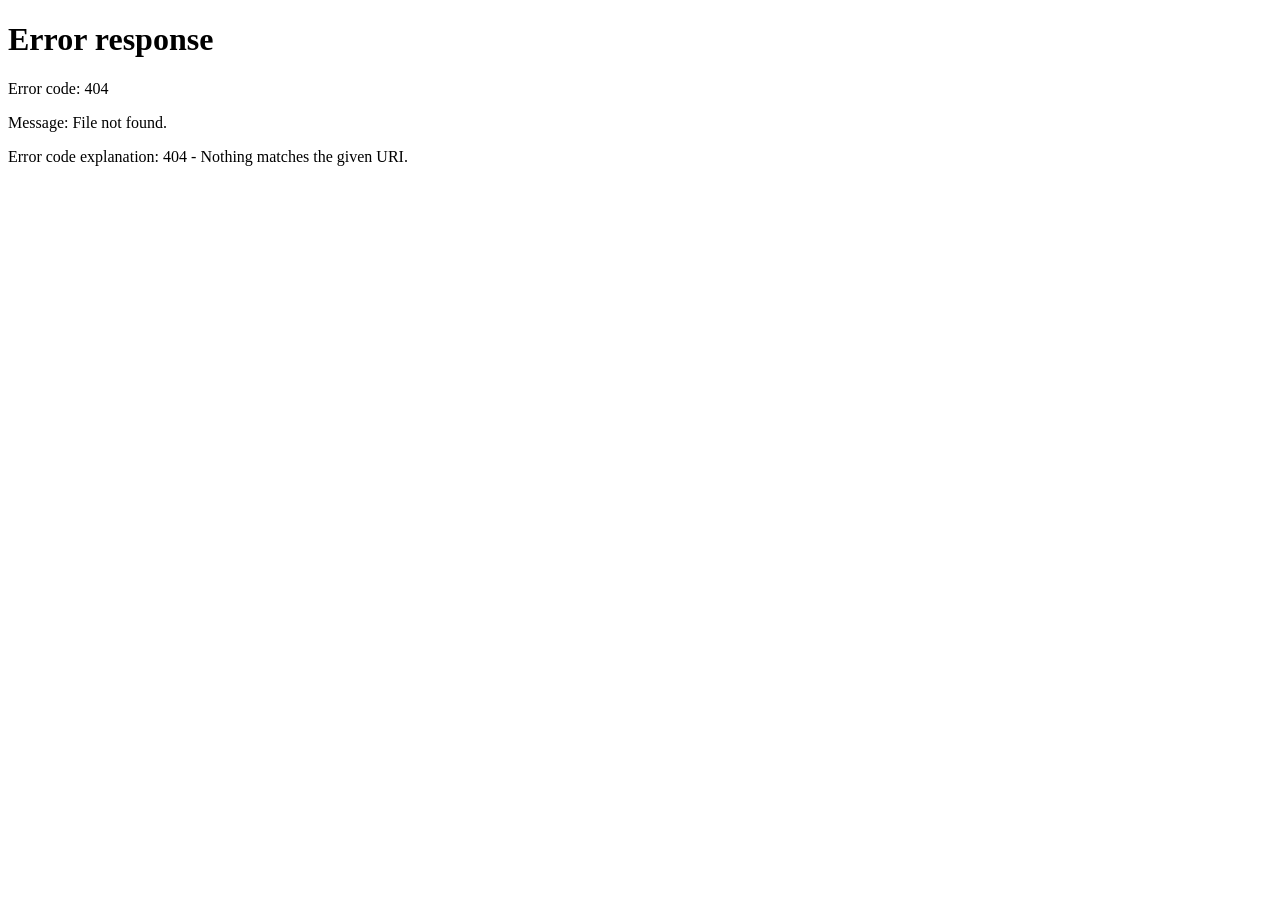
==== docs/index.html @ 4b313a30 "initial" ====
<!DOCTYPE html>
<html lang="en">
<head>
  <meta charset="UTF-8" />
  <meta name="viewport" content="width=device-width, initial-scale=1.0" />
  <title>Documentation - PhysicX</title>
  <meta http-equiv="refresh" content="0; url=/PhysicX/docs/documentation.html" />
  <link rel="canonical" href="https://kesab333.github.io/PhysicX/docs/documentation.html" />
  <script>
    window.location.replace("/PhysicX/docs/documentation.html");
  </script>
</head>
<body>
  <p>Redirecting to the PhysicX documentation...</p>
</body>
</html>
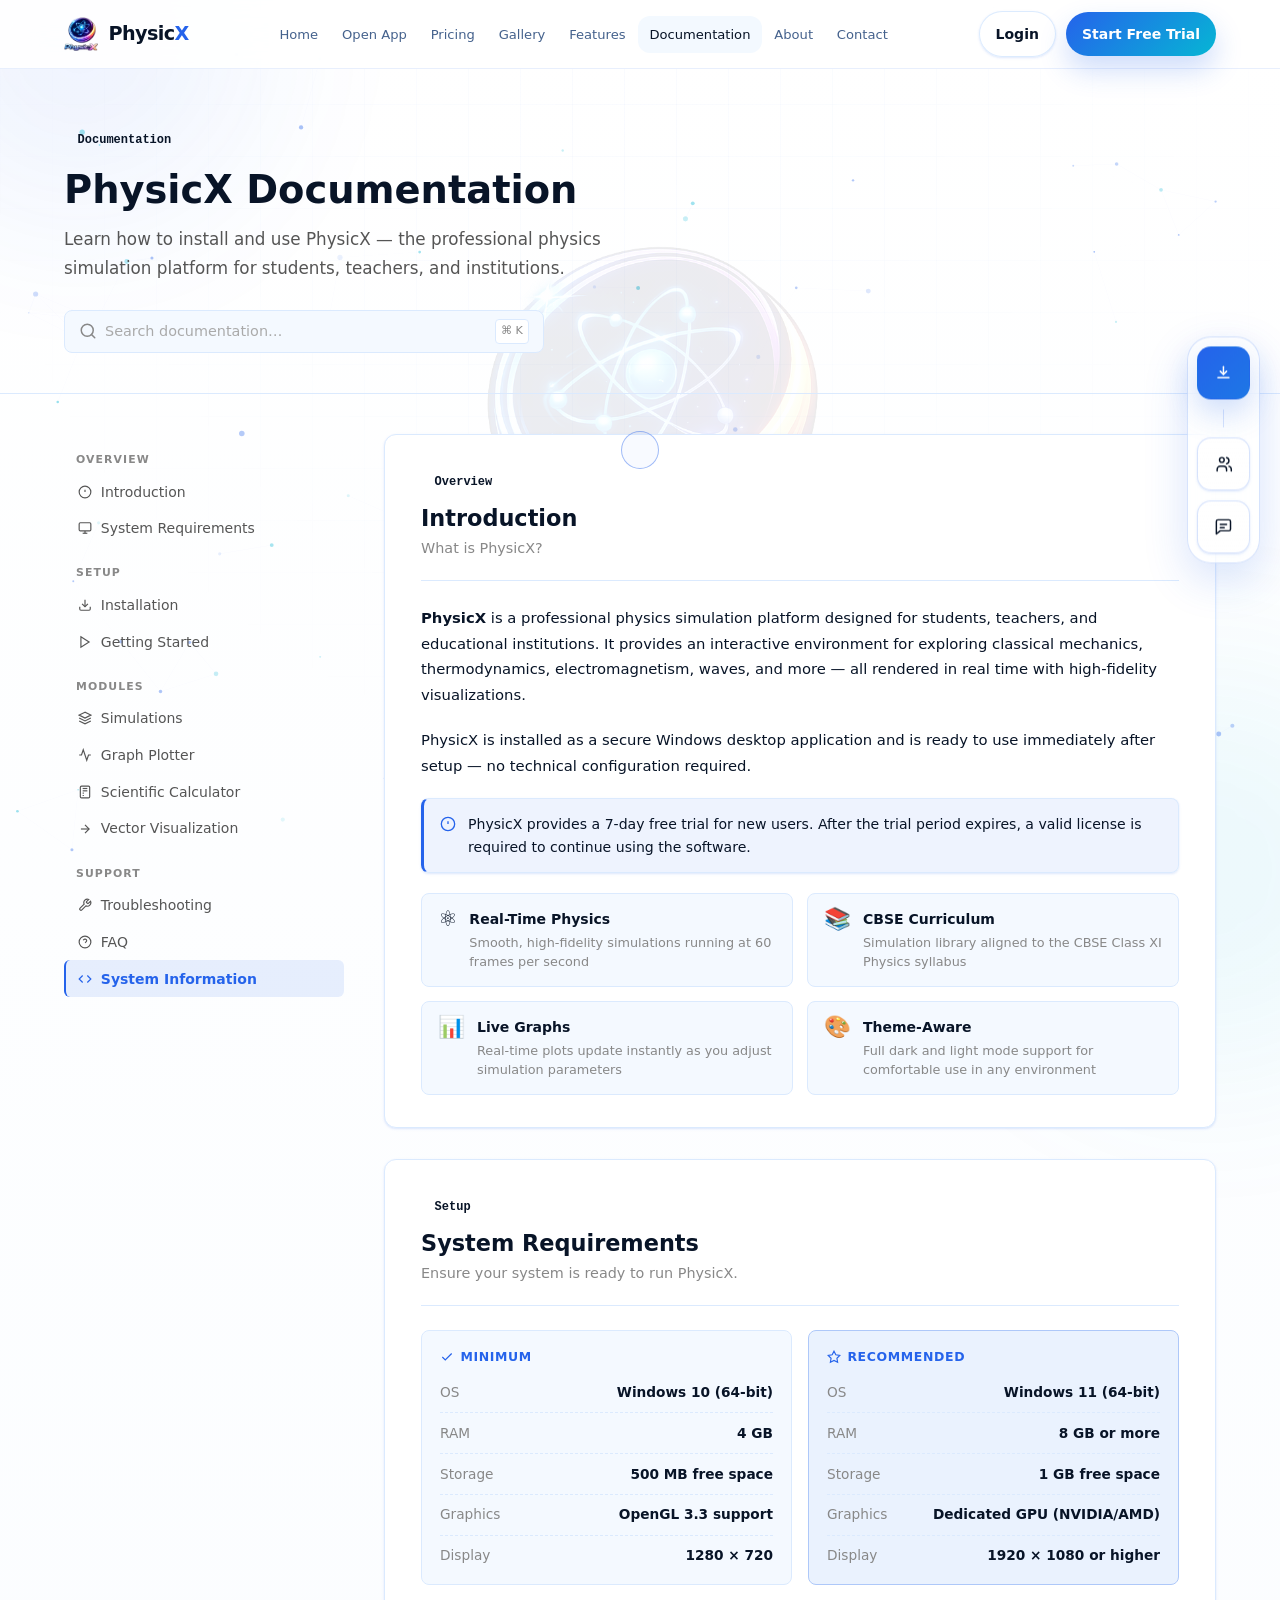
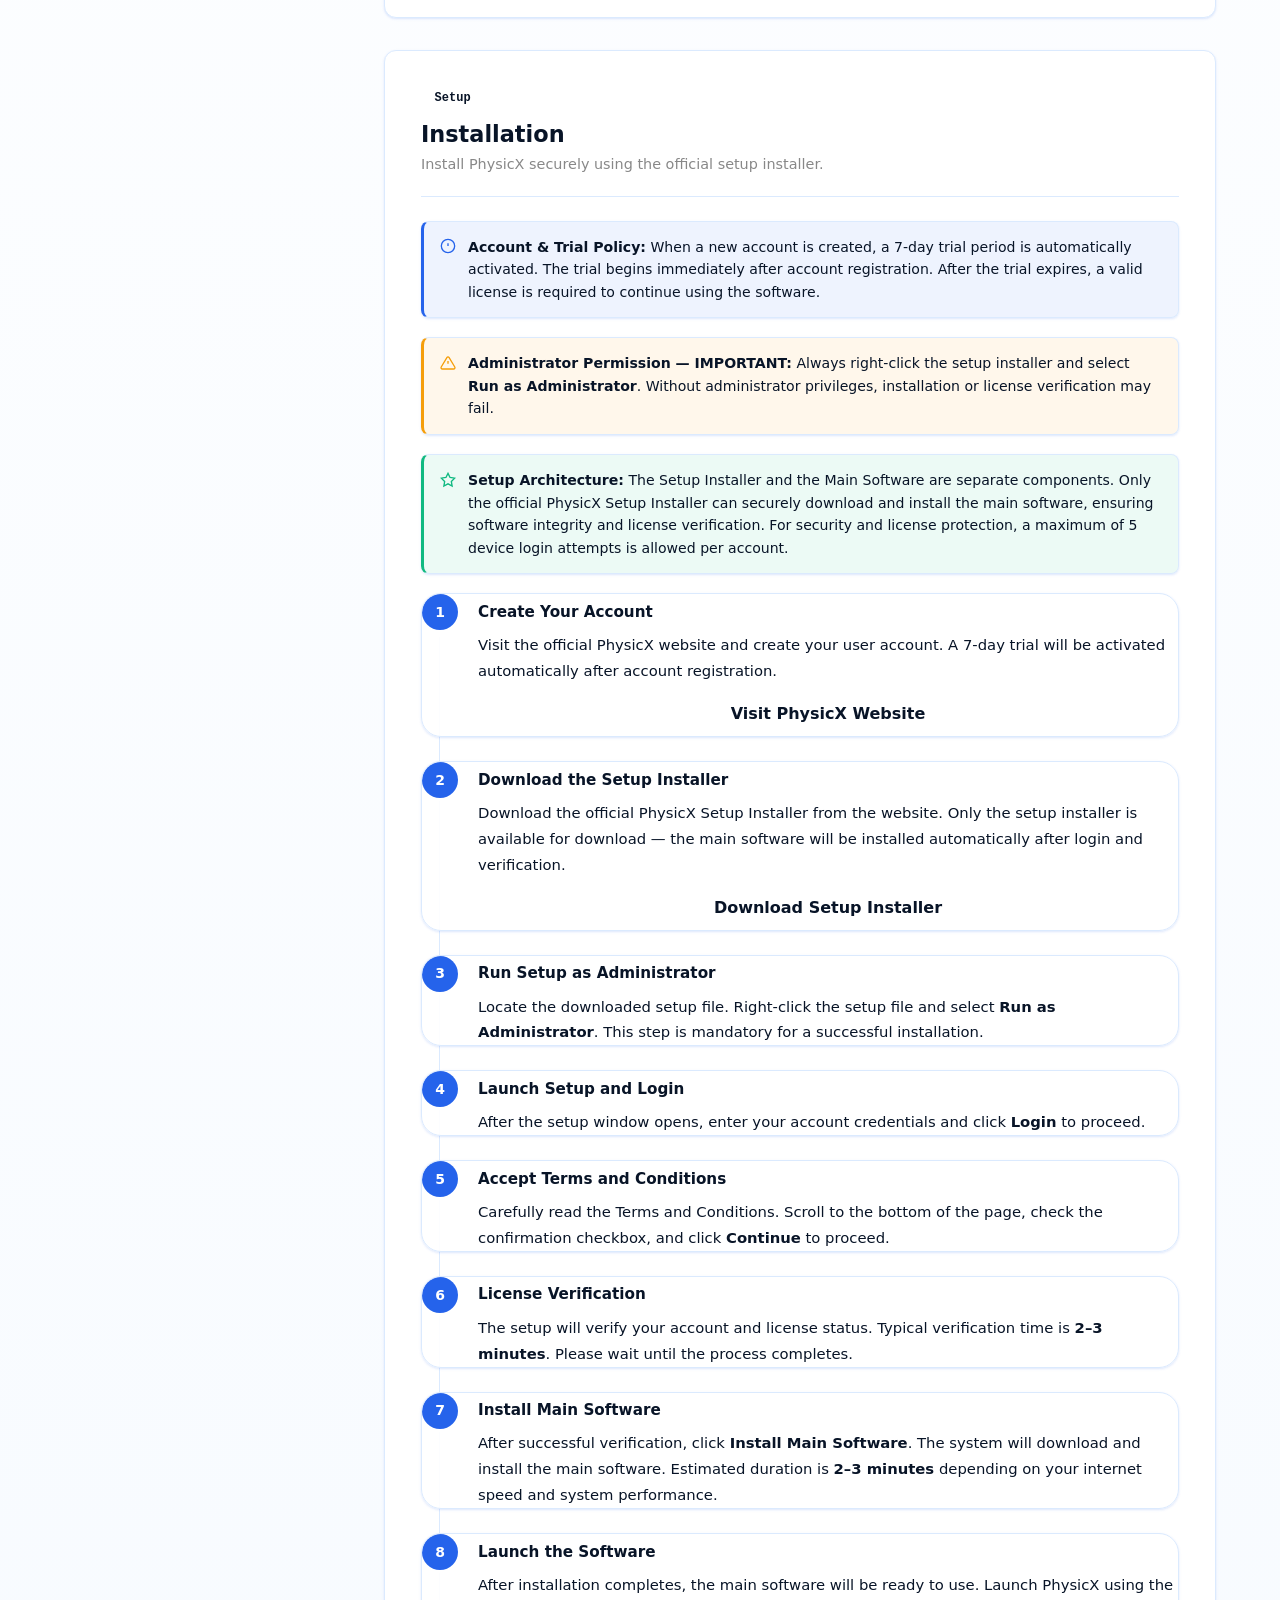
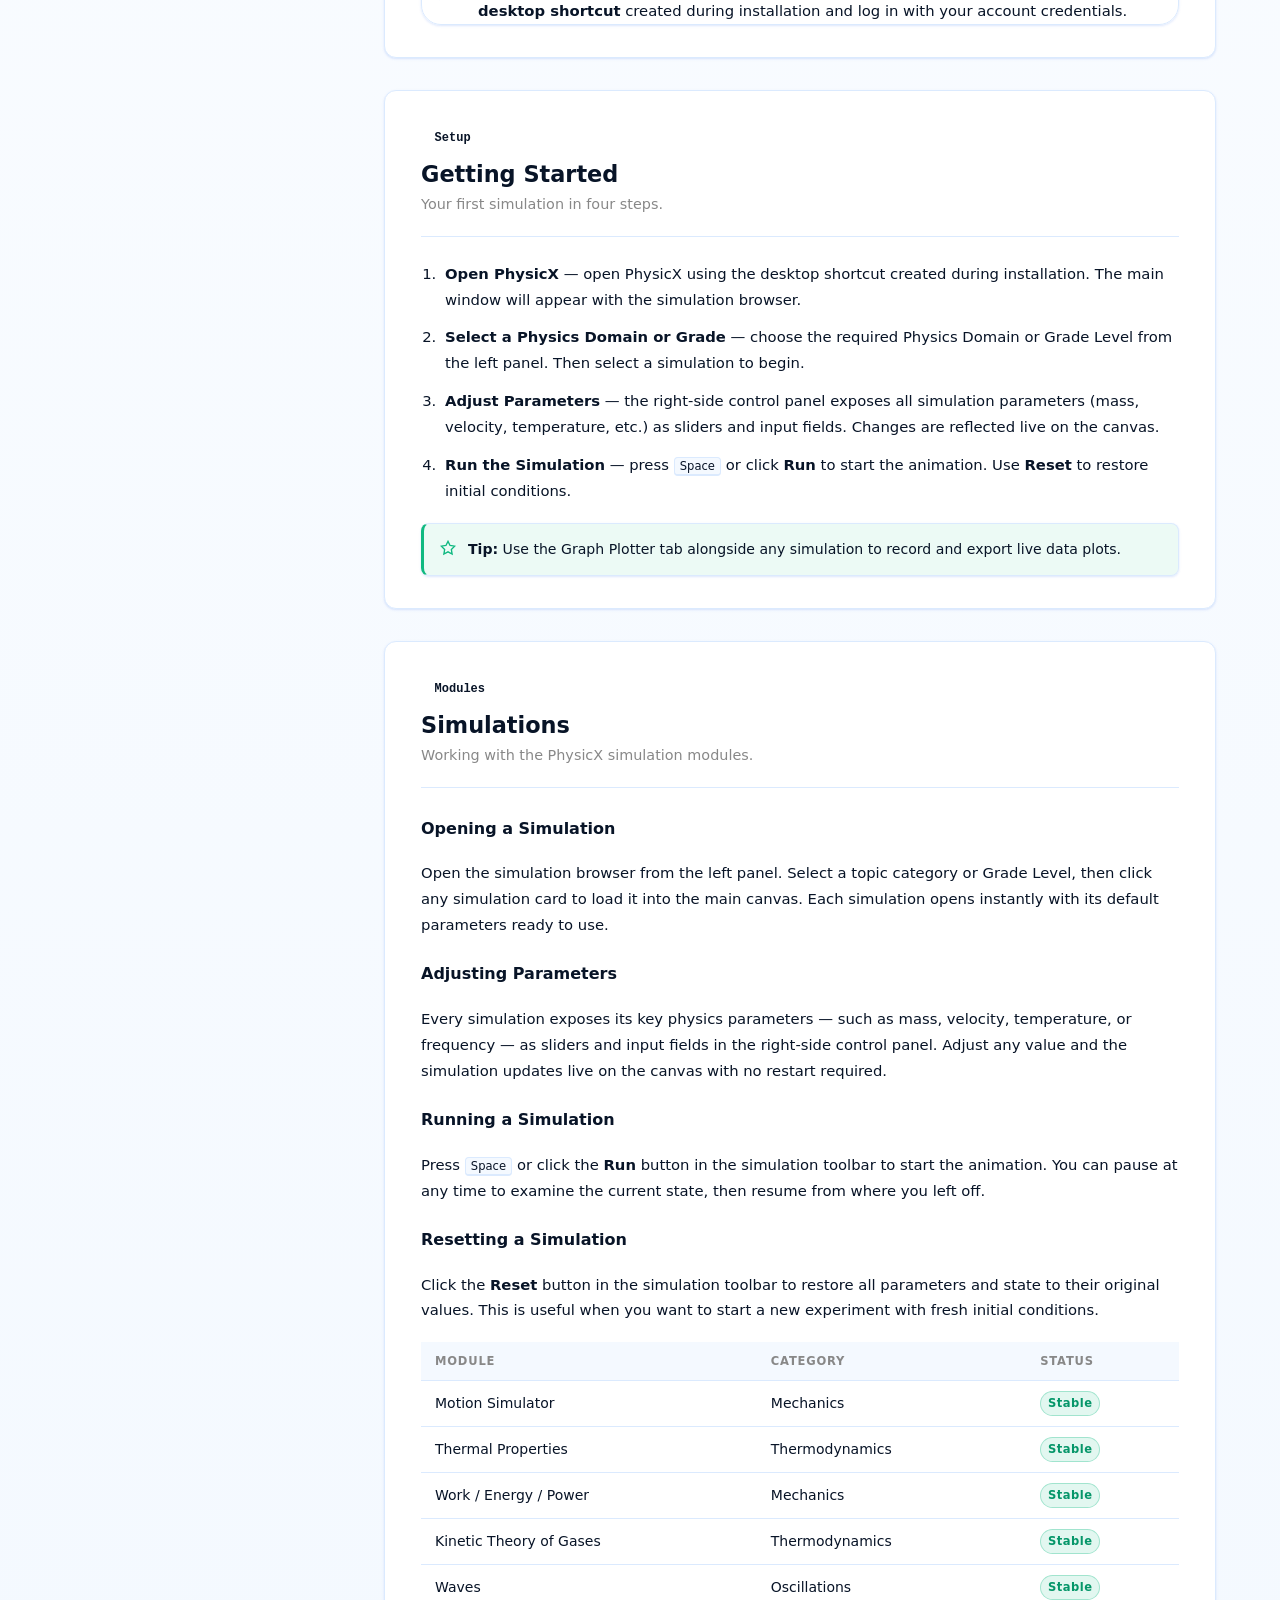
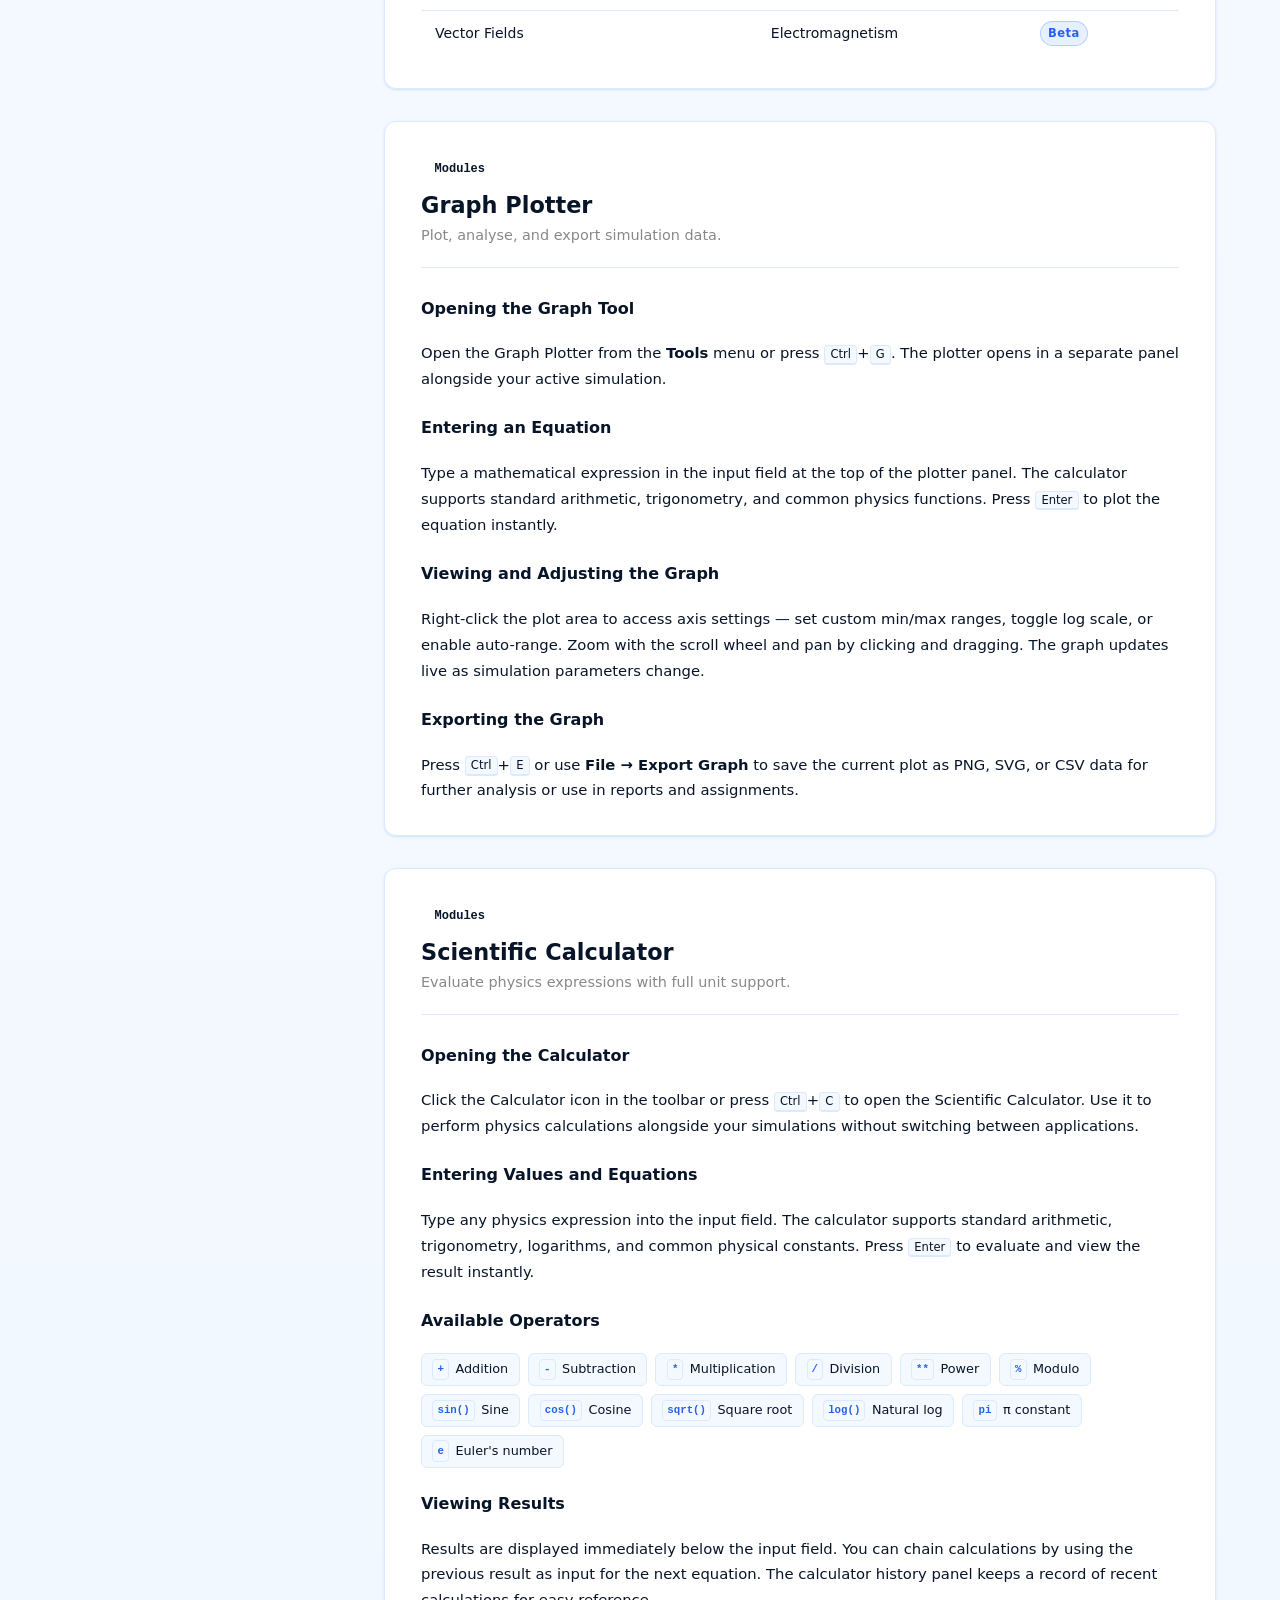
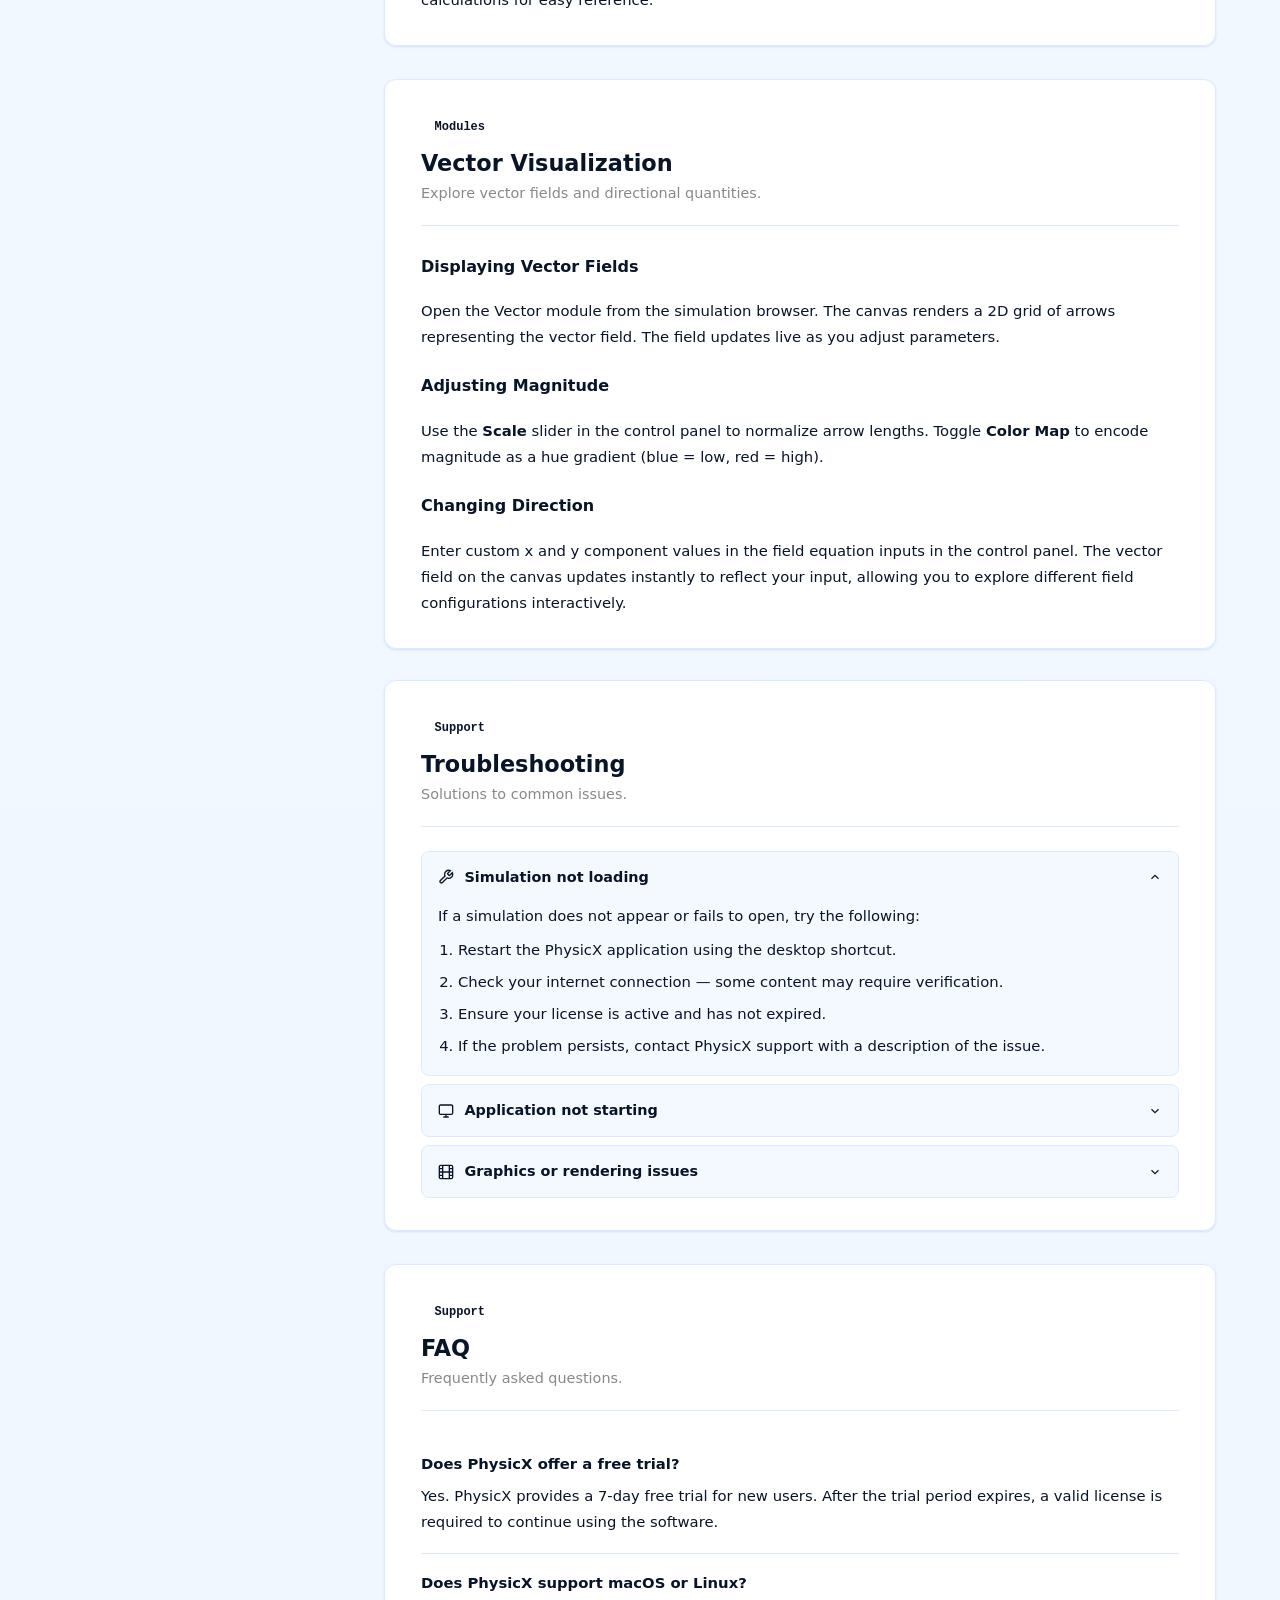
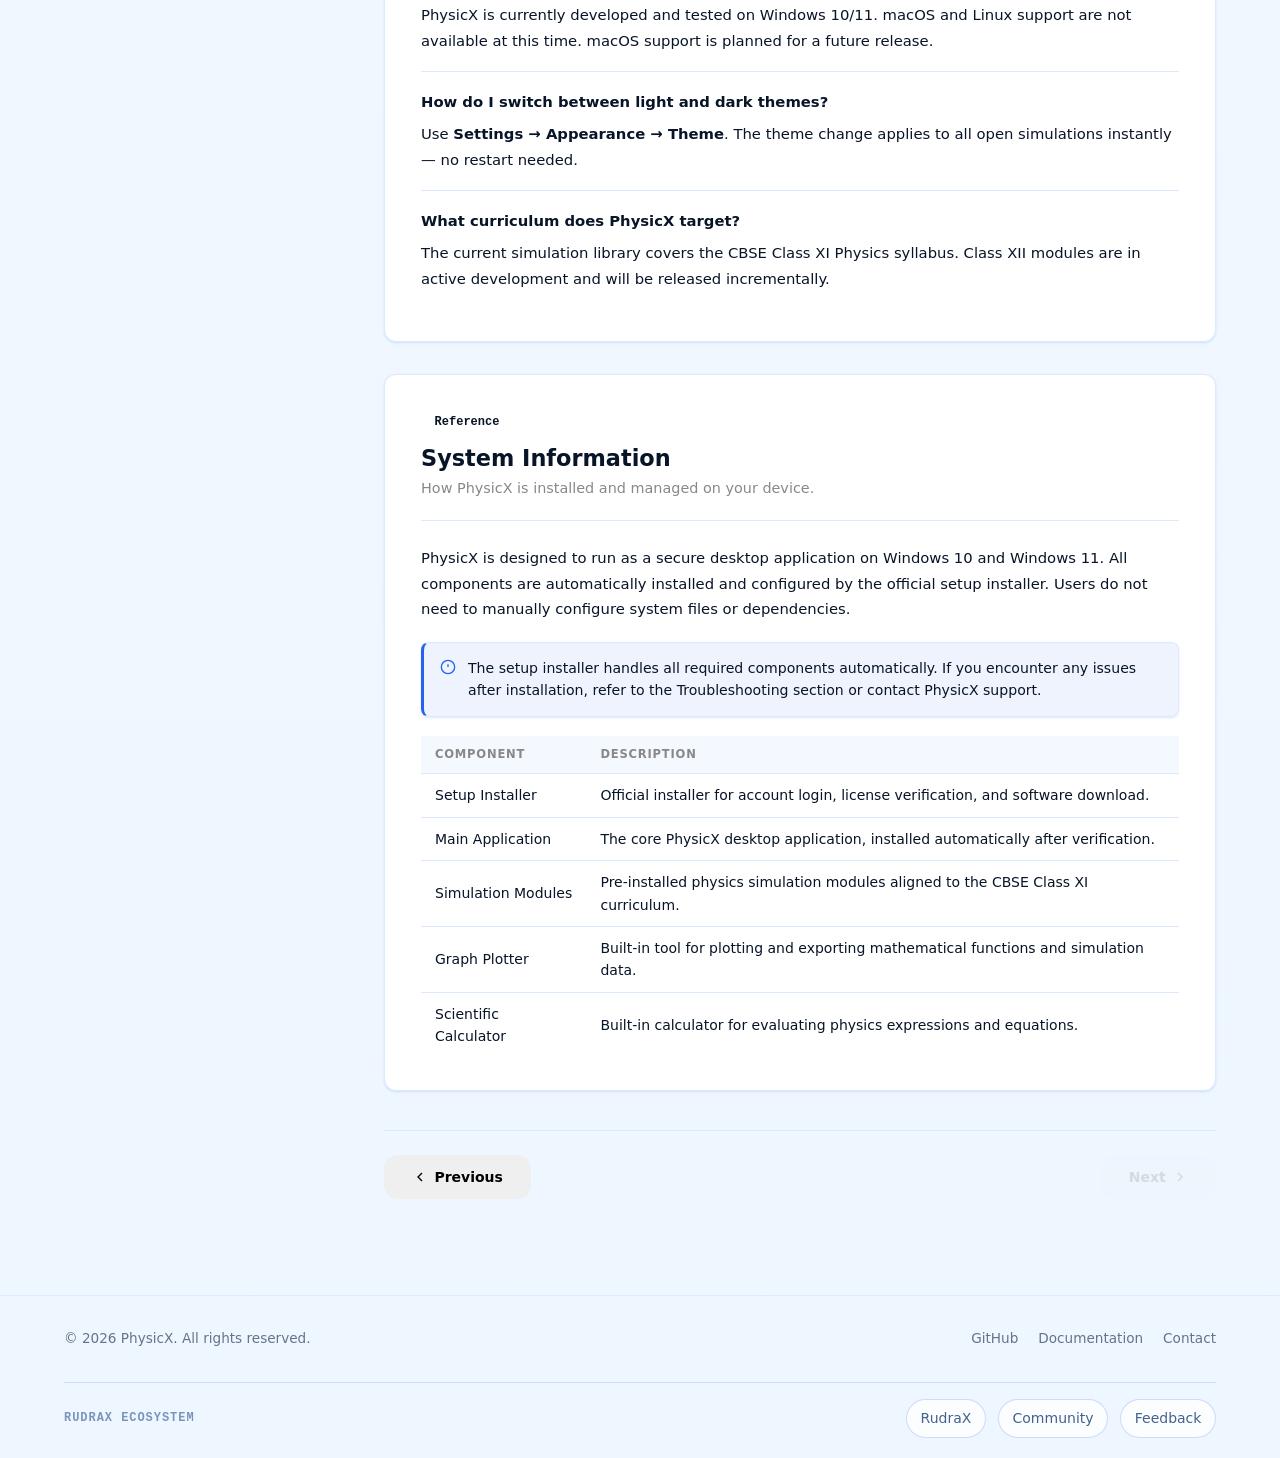
==== commit f31be3b2: "update commit" ====
--- a/docs/index.html
+++ b/docs/index.html
@@ -4,10 +4,10 @@
   <meta charset="UTF-8" />
   <meta name="viewport" content="width=device-width, initial-scale=1.0" />
   <title>Documentation - PhysicX</title>
-  <meta http-equiv="refresh" content="0; url=/PhysicX/docs/documentation.html" />
-  <link rel="canonical" href="https://kesab333.github.io/PhysicX/docs/documentation.html" />
+  <meta http-equiv="refresh" content="0; url=/docs/documentation.html" />
+  <link rel="canonical" href="/docs/documentation.html" />
   <script>
-    window.location.replace("/PhysicX/docs/documentation.html");
+    window.location.replace("/docs/documentation.html");
   </script>
 </head>
 <body>
